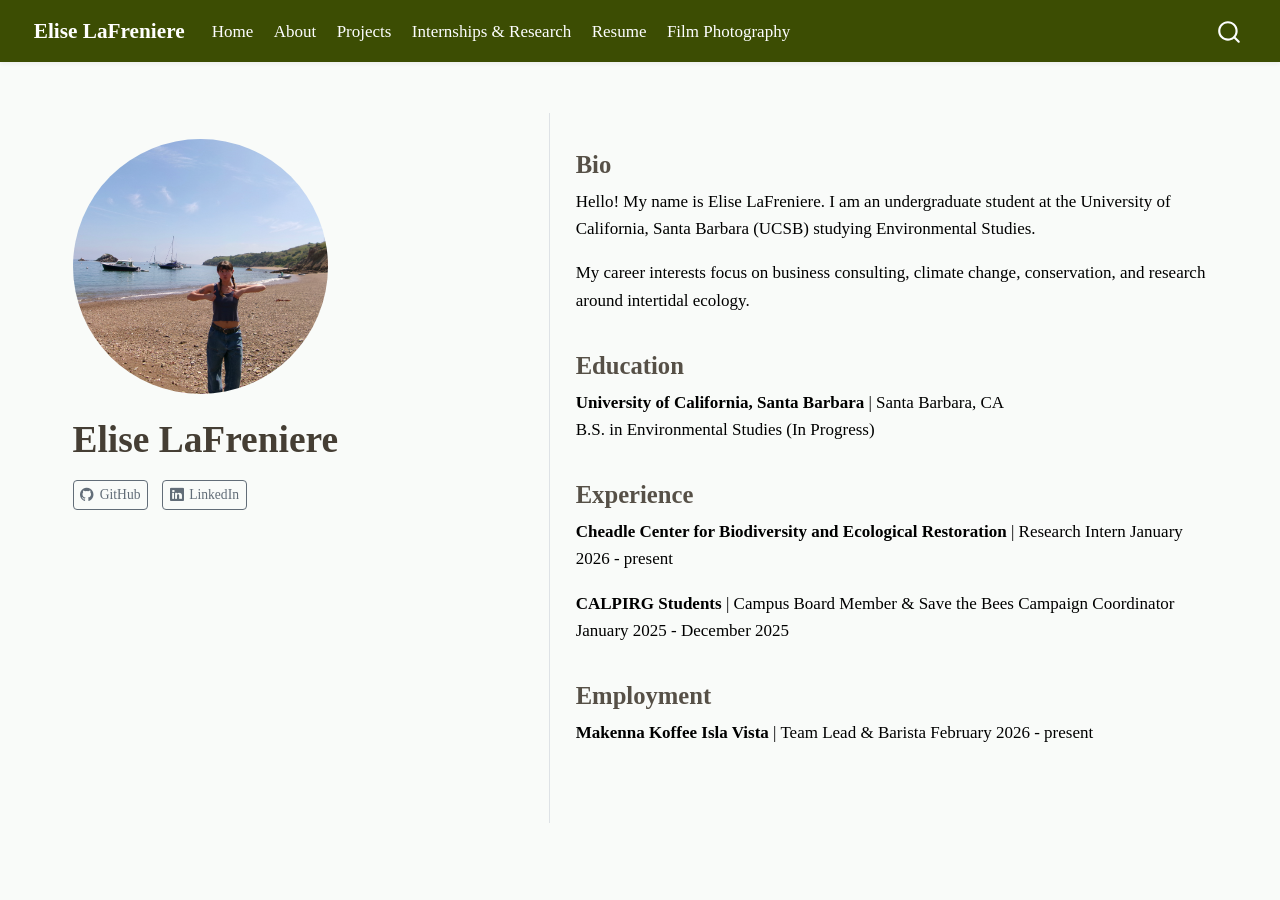
==== docs/index.html @ 98611aca "creating internship and research page" ====
<!DOCTYPE html>
<html xmlns="http://www.w3.org/1999/xhtml" lang="en" xml:lang="en"><head>

<meta charset="utf-8">
<meta name="generator" content="quarto-1.8.25">

<meta name="viewport" content="width=device-width, initial-scale=1.0, user-scalable=yes">


<title>Elise LaFreniere</title>
<style>
code{white-space: pre-wrap;}
span.smallcaps{font-variant: small-caps;}
div.columns{display: flex; gap: min(4vw, 1.5em);}
div.column{flex: auto; overflow-x: auto;}
div.hanging-indent{margin-left: 1.5em; text-indent: -1.5em;}
ul.task-list{list-style: none;}
ul.task-list li input[type="checkbox"] {
  width: 0.8em;
  margin: 0 0.8em 0.2em -1em; /* quarto-specific, see https://github.com/quarto-dev/quarto-cli/issues/4556 */ 
  vertical-align: middle;
}
</style>


<script src="site_libs/quarto-nav/quarto-nav.js"></script>
<script src="site_libs/quarto-nav/headroom.min.js"></script>
<script src="site_libs/clipboard/clipboard.min.js"></script>
<script src="site_libs/quarto-search/autocomplete.umd.js"></script>
<script src="site_libs/quarto-search/fuse.min.js"></script>
<script src="site_libs/quarto-search/quarto-search.js"></script>
<meta name="quarto:offset" content="./">
<script src="site_libs/quarto-html/quarto.js" type="module"></script>
<script src="site_libs/quarto-html/tabsets/tabsets.js" type="module"></script>
<script src="site_libs/quarto-html/axe/axe-check.js" type="module"></script>
<script src="site_libs/quarto-html/popper.min.js"></script>
<script src="site_libs/quarto-html/tippy.umd.min.js"></script>
<link href="site_libs/quarto-html/tippy.css" rel="stylesheet">
<link href="site_libs/quarto-html/quarto-syntax-highlighting-7b89279ff1a6dce999919e0e67d4d9ec.css" rel="stylesheet" id="quarto-text-highlighting-styles">
<script src="site_libs/bootstrap/bootstrap.min.js"></script>
<link href="site_libs/bootstrap/bootstrap-icons.css" rel="stylesheet">
<link href="site_libs/bootstrap/bootstrap-2704bfb846091d759098c09f4b4c1170.min.css" rel="stylesheet" append-hash="true" id="quarto-bootstrap" data-mode="light">
<script id="quarto-search-options" type="application/json">{
  "location": "navbar",
  "copy-button": false,
  "collapse-after": 3,
  "panel-placement": "end",
  "type": "overlay",
  "limit": 50,
  "keyboard-shortcut": [
    "f",
    "/",
    "s"
  ],
  "show-item-context": false,
  "language": {
    "search-no-results-text": "No results",
    "search-matching-documents-text": "matching documents",
    "search-copy-link-title": "Copy link to search",
    "search-hide-matches-text": "Hide additional matches",
    "search-more-match-text": "more match in this document",
    "search-more-matches-text": "more matches in this document",
    "search-clear-button-title": "Clear",
    "search-text-placeholder": "",
    "search-detached-cancel-button-title": "Cancel",
    "search-submit-button-title": "Submit",
    "search-label": "Search"
  }
}</script>


</head>

<body class="nav-fixed quarto-light">

<div id="quarto-search-results"></div>
  <header id="quarto-header" class="headroom fixed-top">
    <nav class="navbar navbar-expand-lg " data-bs-theme="dark">
      <div class="navbar-container container-fluid">
      <div class="navbar-brand-container mx-auto">
    <a href="./index.html" class="navbar-brand navbar-brand-logo">
    </a>
    <a class="navbar-brand" href="./index.html">
    <span class="navbar-title">Elise LaFreniere</span>
    </a>
  </div>
            <div id="quarto-search" class="" title="Search"></div>
          <button class="navbar-toggler" type="button" data-bs-toggle="collapse" data-bs-target="#navbarCollapse" aria-controls="navbarCollapse" role="menu" aria-expanded="false" aria-label="Toggle navigation" onclick="if (window.quartoToggleHeadroom) { window.quartoToggleHeadroom(); }">
  <span class="navbar-toggler-icon"></span>
</button>
          <div class="collapse navbar-collapse" id="navbarCollapse">
            <ul class="navbar-nav navbar-nav-scroll me-auto">
  <li class="nav-item">
    <a class="nav-link active" href="./index.html" aria-current="page"> 
<span class="menu-text">Home</span></a>
  </li>  
  <li class="nav-item">
    <a class="nav-link" href="./about.html"> 
<span class="menu-text">About</span></a>
  </li>  
  <li class="nav-item">
    <a class="nav-link" href="./projects.html"> 
<span class="menu-text">Projects</span></a>
  </li>  
  <li class="nav-item">
    <a class="nav-link" href="./research.html"> 
<span class="menu-text">Internships &amp; Research</span></a>
  </li>  
  <li class="nav-item">
    <a class="nav-link" href="./resume.html"> 
<span class="menu-text">Resume</span></a>
  </li>  
  <li class="nav-item">
    <a class="nav-link" href="./photography.html"> 
<span class="menu-text">Film Photography</span></a>
  </li>  
</ul>
          </div> <!-- /navcollapse -->
            <div class="quarto-navbar-tools">
</div>
      </div> <!-- /container-fluid -->
    </nav>
</header>
<!-- content -->
<div id="quarto-content" class="quarto-container page-columns page-rows-contents page-layout-full page-navbar">
<!-- sidebar -->
<!-- margin-sidebar -->
    
<!-- main -->
<div class="quarto-about-trestles column-page">
  <div class="about-entity">
    <img src="home.jpg" class="about-image
  round " style="height: 15em; width: 15em;">
<header id="title-block-header" class="quarto-title-block default">
<div class="quarto-title">
<h1 class="title">Elise LaFreniere</h1>
</div>
<div class="quarto-title-meta column-page">
  </div>
</header>
    <div class="about-links">
  <a href="https://github.com/eliseclafreniere" class="about-link" rel="" target="">
    <i class="bi bi-github"></i>
     <span class="about-link-text">GitHub</span>
  </a>
  <a href="https://www.linkedin.com/in/elise-lafreniere-925312331/" class="about-link" rel="" target="">
    <i class="bi bi-linkedin"></i>
     <span class="about-link-text">LinkedIn</span>
  </a>
</div>
  </div>
  <div class="about-contents"><main class="content column-page" id="quarto-document-content">
<section id="bio" class="level3">
<h3 data-anchor-id="bio">Bio</h3>
<p>Hello! My name is Elise LaFreniere. I am an undergraduate student at the University of California, Santa Barbara (UCSB) studying Environmental Studies.</p>
<p>My career interests focus on business consulting, climate change, conservation, and research around intertidal ecology.</p>
</section>
<section id="education" class="level3">
<h3 data-anchor-id="education">Education</h3>
<p><strong>University of California, Santa Barbara</strong> | Santa Barbara, CA<br>
B.S. in Environmental Studies (In Progress)</p>
</section>
<section id="experience" class="level3">
<h3 data-anchor-id="experience">Experience</h3>
<p><strong>Cheadle Center for Biodiversity and Ecological Restoration</strong> | Research Intern January 2026 - present</p>
<p><strong>CALPIRG Students</strong> | Campus Board Member &amp; Save the Bees Campaign Coordinator January 2025 - December 2025</p>
</section>
<section id="employment" class="level3">
<h3 data-anchor-id="employment">Employment</h3>
<p><strong>Makenna Koffee Isla Vista</strong> | Team Lead &amp; Barista February 2026 - present</p>


</section>
</main></div>
</div>
 <!-- /main -->
<script id="quarto-html-after-body" type="application/javascript">
  window.document.addEventListener("DOMContentLoaded", function (event) {
    const isCodeAnnotation = (el) => {
      for (const clz of el.classList) {
        if (clz.startsWith('code-annotation-')) {                     
          return true;
        }
      }
      return false;
    }
    const onCopySuccess = function(e) {
      // button target
      const button = e.trigger;
      // don't keep focus
      button.blur();
      // flash "checked"
      button.classList.add('code-copy-button-checked');
      var currentTitle = button.getAttribute("title");
      button.setAttribute("title", "Copied!");
      let tooltip;
      if (window.bootstrap) {
        button.setAttribute("data-bs-toggle", "tooltip");
        button.setAttribute("data-bs-placement", "left");
        button.setAttribute("data-bs-title", "Copied!");
        tooltip = new bootstrap.Tooltip(button, 
          { trigger: "manual", 
            customClass: "code-copy-button-tooltip",
            offset: [0, -8]});
        tooltip.show();    
      }
      setTimeout(function() {
        if (tooltip) {
          tooltip.hide();
          button.removeAttribute("data-bs-title");
          button.removeAttribute("data-bs-toggle");
          button.removeAttribute("data-bs-placement");
        }
        button.setAttribute("title", currentTitle);
        button.classList.remove('code-copy-button-checked');
      }, 1000);
      // clear code selection
      e.clearSelection();
    }
    const getTextToCopy = function(trigger) {
      const outerScaffold = trigger.parentElement.cloneNode(true);
      const codeEl = outerScaffold.querySelector('code');
      for (const childEl of codeEl.children) {
        if (isCodeAnnotation(childEl)) {
          childEl.remove();
        }
      }
      return codeEl.innerText;
    }
    const clipboard = new window.ClipboardJS('.code-copy-button:not([data-in-quarto-modal])', {
      text: getTextToCopy
    });
    clipboard.on('success', onCopySuccess);
    if (window.document.getElementById('quarto-embedded-source-code-modal')) {
      const clipboardModal = new window.ClipboardJS('.code-copy-button[data-in-quarto-modal]', {
        text: getTextToCopy,
        container: window.document.getElementById('quarto-embedded-source-code-modal')
      });
      clipboardModal.on('success', onCopySuccess);
    }
      var localhostRegex = new RegExp(/^(?:http|https):\/\/localhost\:?[0-9]*\//);
      var mailtoRegex = new RegExp(/^mailto:/);
        var filterRegex = new RegExp('/' + window.location.host + '/');
      var isInternal = (href) => {
          return filterRegex.test(href) || localhostRegex.test(href) || mailtoRegex.test(href);
      }
      // Inspect non-navigation links and adorn them if external
     var links = window.document.querySelectorAll('a[href]:not(.nav-link):not(.navbar-brand):not(.toc-action):not(.sidebar-link):not(.sidebar-item-toggle):not(.pagination-link):not(.no-external):not([aria-hidden]):not(.dropdown-item):not(.quarto-navigation-tool):not(.about-link)');
      for (var i=0; i<links.length; i++) {
        const link = links[i];
        if (!isInternal(link.href)) {
          // undo the damage that might have been done by quarto-nav.js in the case of
          // links that we want to consider external
          if (link.dataset.originalHref !== undefined) {
            link.href = link.dataset.originalHref;
          }
        }
      }
    function tippyHover(el, contentFn, onTriggerFn, onUntriggerFn) {
      const config = {
        allowHTML: true,
        maxWidth: 500,
        delay: 100,
        arrow: false,
        appendTo: function(el) {
            return el.parentElement;
        },
        interactive: true,
        interactiveBorder: 10,
        theme: 'quarto',
        placement: 'bottom-start',
      };
      if (contentFn) {
        config.content = contentFn;
      }
      if (onTriggerFn) {
        config.onTrigger = onTriggerFn;
      }
      if (onUntriggerFn) {
        config.onUntrigger = onUntriggerFn;
      }
      window.tippy(el, config); 
    }
    const noterefs = window.document.querySelectorAll('a[role="doc-noteref"]');
    for (var i=0; i<noterefs.length; i++) {
      const ref = noterefs[i];
      tippyHover(ref, function() {
        // use id or data attribute instead here
        let href = ref.getAttribute('data-footnote-href') || ref.getAttribute('href');
        try { href = new URL(href).hash; } catch {}
        const id = href.replace(/^#\/?/, "");
        const note = window.document.getElementById(id);
        if (note) {
          return note.innerHTML;
        } else {
          return "";
        }
      });
    }
    const xrefs = window.document.querySelectorAll('a.quarto-xref');
    const processXRef = (id, note) => {
      // Strip column container classes
      const stripColumnClz = (el) => {
        el.classList.remove("page-full", "page-columns");
        if (el.children) {
          for (const child of el.children) {
            stripColumnClz(child);
          }
        }
      }
      stripColumnClz(note)
      if (id === null || id.startsWith('sec-')) {
        // Special case sections, only their first couple elements
        const container = document.createElement("div");
        if (note.children && note.children.length > 2) {
          container.appendChild(note.children[0].cloneNode(true));
          for (let i = 1; i < note.children.length; i++) {
            const child = note.children[i];
            if (child.tagName === "P" && child.innerText === "") {
              continue;
            } else {
              container.appendChild(child.cloneNode(true));
              break;
            }
          }
          if (window.Quarto?.typesetMath) {
            window.Quarto.typesetMath(container);
          }
          return container.innerHTML
        } else {
          if (window.Quarto?.typesetMath) {
            window.Quarto.typesetMath(note);
          }
          return note.innerHTML;
        }
      } else {
        // Remove any anchor links if they are present
        const anchorLink = note.querySelector('a.anchorjs-link');
        if (anchorLink) {
          anchorLink.remove();
        }
        if (window.Quarto?.typesetMath) {
          window.Quarto.typesetMath(note);
        }
        if (note.classList.contains("callout")) {
          return note.outerHTML;
        } else {
          return note.innerHTML;
        }
      }
    }
    for (var i=0; i<xrefs.length; i++) {
      const xref = xrefs[i];
      tippyHover(xref, undefined, function(instance) {
        instance.disable();
        let url = xref.getAttribute('href');
        let hash = undefined; 
        if (url.startsWith('#')) {
          hash = url;
        } else {
          try { hash = new URL(url).hash; } catch {}
        }
        if (hash) {
          const id = hash.replace(/^#\/?/, "");
          const note = window.document.getElementById(id);
          if (note !== null) {
            try {
              const html = processXRef(id, note.cloneNode(true));
              instance.setContent(html);
            } finally {
              instance.enable();
              instance.show();
            }
          } else {
            // See if we can fetch this
            fetch(url.split('#')[0])
            .then(res => res.text())
            .then(html => {
              const parser = new DOMParser();
              const htmlDoc = parser.parseFromString(html, "text/html");
              const note = htmlDoc.getElementById(id);
              if (note !== null) {
                const html = processXRef(id, note);
                instance.setContent(html);
              } 
            }).finally(() => {
              instance.enable();
              instance.show();
            });
          }
        } else {
          // See if we can fetch a full url (with no hash to target)
          // This is a special case and we should probably do some content thinning / targeting
          fetch(url)
          .then(res => res.text())
          .then(html => {
            const parser = new DOMParser();
            const htmlDoc = parser.parseFromString(html, "text/html");
            const note = htmlDoc.querySelector('main.content');
            if (note !== null) {
              // This should only happen for chapter cross references
              // (since there is no id in the URL)
              // remove the first header
              if (note.children.length > 0 && note.children[0].tagName === "HEADER") {
                note.children[0].remove();
              }
              const html = processXRef(null, note);
              instance.setContent(html);
            } 
          }).finally(() => {
            instance.enable();
            instance.show();
          });
        }
      }, function(instance) {
      });
    }
        let selectedAnnoteEl;
        const selectorForAnnotation = ( cell, annotation) => {
          let cellAttr = 'data-code-cell="' + cell + '"';
          let lineAttr = 'data-code-annotation="' +  annotation + '"';
          const selector = 'span[' + cellAttr + '][' + lineAttr + ']';
          return selector;
        }
        const selectCodeLines = (annoteEl) => {
          const doc = window.document;
          const targetCell = annoteEl.getAttribute("data-target-cell");
          const targetAnnotation = annoteEl.getAttribute("data-target-annotation");
          const annoteSpan = window.document.querySelector(selectorForAnnotation(targetCell, targetAnnotation));
          const lines = annoteSpan.getAttribute("data-code-lines").split(",");
          const lineIds = lines.map((line) => {
            return targetCell + "-" + line;
          })
          let top = null;
          let height = null;
          let parent = null;
          if (lineIds.length > 0) {
              //compute the position of the single el (top and bottom and make a div)
              const el = window.document.getElementById(lineIds[0]);
              top = el.offsetTop;
              height = el.offsetHeight;
              parent = el.parentElement.parentElement;
            if (lineIds.length > 1) {
              const lastEl = window.document.getElementById(lineIds[lineIds.length - 1]);
              const bottom = lastEl.offsetTop + lastEl.offsetHeight;
              height = bottom - top;
            }
            if (top !== null && height !== null && parent !== null) {
              // cook up a div (if necessary) and position it 
              let div = window.document.getElementById("code-annotation-line-highlight");
              if (div === null) {
                div = window.document.createElement("div");
                div.setAttribute("id", "code-annotation-line-highlight");
                div.style.position = 'absolute';
                parent.appendChild(div);
              }
              div.style.top = top - 2 + "px";
              div.style.height = height + 4 + "px";
              div.style.left = 0;
              let gutterDiv = window.document.getElementById("code-annotation-line-highlight-gutter");
              if (gutterDiv === null) {
                gutterDiv = window.document.createElement("div");
                gutterDiv.setAttribute("id", "code-annotation-line-highlight-gutter");
                gutterDiv.style.position = 'absolute';
                const codeCell = window.document.getElementById(targetCell);
                const gutter = codeCell.querySelector('.code-annotation-gutter');
                gutter.appendChild(gutterDiv);
              }
              gutterDiv.style.top = top - 2 + "px";
              gutterDiv.style.height = height + 4 + "px";
            }
            selectedAnnoteEl = annoteEl;
          }
        };
        const unselectCodeLines = () => {
          const elementsIds = ["code-annotation-line-highlight", "code-annotation-line-highlight-gutter"];
          elementsIds.forEach((elId) => {
            const div = window.document.getElementById(elId);
            if (div) {
              div.remove();
            }
          });
          selectedAnnoteEl = undefined;
        };
          // Handle positioning of the toggle
      window.addEventListener(
        "resize",
        throttle(() => {
          elRect = undefined;
          if (selectedAnnoteEl) {
            selectCodeLines(selectedAnnoteEl);
          }
        }, 10)
      );
      function throttle(fn, ms) {
      let throttle = false;
      let timer;
        return (...args) => {
          if(!throttle) { // first call gets through
              fn.apply(this, args);
              throttle = true;
          } else { // all the others get throttled
              if(timer) clearTimeout(timer); // cancel #2
              timer = setTimeout(() => {
                fn.apply(this, args);
                timer = throttle = false;
              }, ms);
          }
        };
      }
        // Attach click handler to the DT
        const annoteDls = window.document.querySelectorAll('dt[data-target-cell]');
        for (const annoteDlNode of annoteDls) {
          annoteDlNode.addEventListener('click', (event) => {
            const clickedEl = event.target;
            if (clickedEl !== selectedAnnoteEl) {
              unselectCodeLines();
              const activeEl = window.document.querySelector('dt[data-target-cell].code-annotation-active');
              if (activeEl) {
                activeEl.classList.remove('code-annotation-active');
              }
              selectCodeLines(clickedEl);
              clickedEl.classList.add('code-annotation-active');
            } else {
              // Unselect the line
              unselectCodeLines();
              clickedEl.classList.remove('code-annotation-active');
            }
          });
        }
    const findCites = (el) => {
      const parentEl = el.parentElement;
      if (parentEl) {
        const cites = parentEl.dataset.cites;
        if (cites) {
          return {
            el,
            cites: cites.split(' ')
          };
        } else {
          return findCites(el.parentElement)
        }
      } else {
        return undefined;
      }
    };
    var bibliorefs = window.document.querySelectorAll('a[role="doc-biblioref"]');
    for (var i=0; i<bibliorefs.length; i++) {
      const ref = bibliorefs[i];
      const citeInfo = findCites(ref);
      if (citeInfo) {
        tippyHover(citeInfo.el, function() {
          var popup = window.document.createElement('div');
          citeInfo.cites.forEach(function(cite) {
            var citeDiv = window.document.createElement('div');
            citeDiv.classList.add('hanging-indent');
            citeDiv.classList.add('csl-entry');
            var biblioDiv = window.document.getElementById('ref-' + cite);
            if (biblioDiv) {
              citeDiv.innerHTML = biblioDiv.innerHTML;
            }
            popup.appendChild(citeDiv);
          });
          return popup.innerHTML;
        });
      }
    }
  });
  </script>
</div> <!-- /content -->




</body></html>
---- docs/site_libs/quarto-html/tippy.css ----
.tippy-box[data-animation=fade][data-state=hidden]{opacity:0}[data-tippy-root]{max-width:calc(100vw - 10px)}.tippy-box{position:relative;background-color:#333;color:#fff;border-radius:4px;font-size:14px;line-height:1.4;white-space:normal;outline:0;transition-property:transform,visibility,opacity}.tippy-box[data-placement^=top]>.tippy-arrow{bottom:0}.tippy-box[data-placement^=top]>.tippy-arrow:before{bottom:-7px;left:0;border-width:8px 8px 0;border-top-color:initial;transform-origin:center top}.tippy-box[data-placement^=bottom]>.tippy-arrow{top:0}.tippy-box[data-placement^=bottom]>.tippy-arrow:before{top:-7px;left:0;border-width:0 8px 8px;border-bottom-color:initial;transform-origin:center bottom}.tippy-box[data-placement^=left]>.tippy-arrow{right:0}.tippy-box[data-placement^=left]>.tippy-arrow:before{border-width:8px 0 8px 8px;border-left-color:initial;right:-7px;transform-origin:center left}.tippy-box[data-placement^=right]>.tippy-arrow{left:0}.tippy-box[data-placement^=right]>.tippy-arrow:before{left:-7px;border-width:8px 8px 8px 0;border-right-color:initial;transform-origin:center right}.tippy-box[data-inertia][data-state=visible]{transition-timing-function:cubic-bezier(.54,1.5,.38,1.11)}.tippy-arrow{width:16px;height:16px;color:#333}.tippy-arrow:before{content:"";position:absolute;border-color:transparent;border-style:solid}.tippy-content{position:relative;padding:5px 9px;z-index:1}
---- docs/site_libs/quarto-html/quarto-syntax-highlighting-7b89279ff1a6dce999919e0e67d4d9ec.css ----
/* quarto syntax highlight colors */
:root {
  --quarto-hl-ot-color: #003B4F;
  --quarto-hl-at-color: #657422;
  --quarto-hl-ss-color: #20794D;
  --quarto-hl-an-color: #5E5E5E;
  --quarto-hl-fu-color: #4758AB;
  --quarto-hl-st-color: #20794D;
  --quarto-hl-cf-color: #003B4F;
  --quarto-hl-op-color: #5E5E5E;
  --quarto-hl-er-color: #AD0000;
  --quarto-hl-bn-color: #AD0000;
  --quarto-hl-al-color: #AD0000;
  --quarto-hl-va-color: #111111;
  --quarto-hl-bu-color: inherit;
  --quarto-hl-ex-color: inherit;
  --quarto-hl-pp-color: #AD0000;
  --quarto-hl-in-color: #5E5E5E;
  --quarto-hl-vs-color: #20794D;
  --quarto-hl-wa-color: #5E5E5E;
  --quarto-hl-do-color: #5E5E5E;
  --quarto-hl-im-color: #00769E;
  --quarto-hl-ch-color: #20794D;
  --quarto-hl-dt-color: #AD0000;
  --quarto-hl-fl-color: #AD0000;
  --quarto-hl-co-color: #5E5E5E;
  --quarto-hl-cv-color: #5E5E5E;
  --quarto-hl-cn-color: #8f5902;
  --quarto-hl-sc-color: #5E5E5E;
  --quarto-hl-dv-color: #AD0000;
  --quarto-hl-kw-color: #003B4F;
}

/* other quarto variables */
:root {
  --quarto-font-monospace: SFMono-Regular, Menlo, Monaco, Consolas, "Liberation Mono", "Courier New", monospace;
}

/* syntax highlight based on Pandoc's rules */
pre > code.sourceCode > span {
  color: #003B4F;
}

code.sourceCode > span {
  color: #003B4F;
}

div.sourceCode,
div.sourceCode pre.sourceCode {
  color: #003B4F;
}

/* Normal */
code span {
  color: #003B4F;
}

/* Alert */
code span.al {
  color: #AD0000;
  font-style: inherit;
}

/* Annotation */
code span.an {
  color: #5E5E5E;
  font-style: inherit;
}

/* Attribute */
code span.at {
  color: #657422;
  font-style: inherit;
}

/* BaseN */
code span.bn {
  color: #AD0000;
  font-style: inherit;
}

/* BuiltIn */
code span.bu {
  font-style: inherit;
}

/* ControlFlow */
code span.cf {
  color: #003B4F;
  font-weight: bold;
  font-style: inherit;
}

/* Char */
code span.ch {
  color: #20794D;
  font-style: inherit;
}

/* Constant */
code span.cn {
  color: #8f5902;
  font-style: inherit;
}

/* Comment */
code span.co {
  color: #5E5E5E;
  font-style: inherit;
}

/* CommentVar */
code span.cv {
  color: #5E5E5E;
  font-style: italic;
}

/* Documentation */
code span.do {
  color: #5E5E5E;
  font-style: italic;
}

/* DataType */
code span.dt {
  color: #AD0000;
  font-style: inherit;
}

/* DecVal */
code span.dv {
  color: #AD0000;
  font-style: inherit;
}

/* Error */
code span.er {
  color: #AD0000;
  font-style: inherit;
}

/* Extension */
code span.ex {
  font-style: inherit;
}

/* Float */
code span.fl {
  color: #AD0000;
  font-style: inherit;
}

/* Function */
code span.fu {
  color: #4758AB;
  font-style: inherit;
}

/* Import */
code span.im {
  color: #00769E;
  font-style: inherit;
}

/* Information */
code span.in {
  color: #5E5E5E;
  font-style: inherit;
}

/* Keyword */
code span.kw {
  color: #003B4F;
  font-weight: bold;
  font-style: inherit;
}

/* Operator */
code span.op {
  color: #5E5E5E;
  font-style: inherit;
}

/* Other */
code span.ot {
  color: #003B4F;
  font-style: inherit;
}

/* Preprocessor */
code span.pp {
  color: #AD0000;
  font-style: inherit;
}

/* SpecialChar */
code span.sc {
  color: #5E5E5E;
  font-style: inherit;
}

/* SpecialString */
code span.ss {
  color: #20794D;
  font-style: inherit;
}

/* String */
code span.st {
  color: #20794D;
  font-style: inherit;
}

/* Variable */
code span.va {
  color: #111111;
  font-style: inherit;
}

/* VerbatimString */
code span.vs {
  color: #20794D;
  font-style: inherit;
}

/* Warning */
code span.wa {
  color: #5E5E5E;
  font-style: italic;
}

.prevent-inlining {
  content: "</";
}

/*# sourceMappingURL=3944bc705cfaf4c80e56f77c5205168a.css.map */
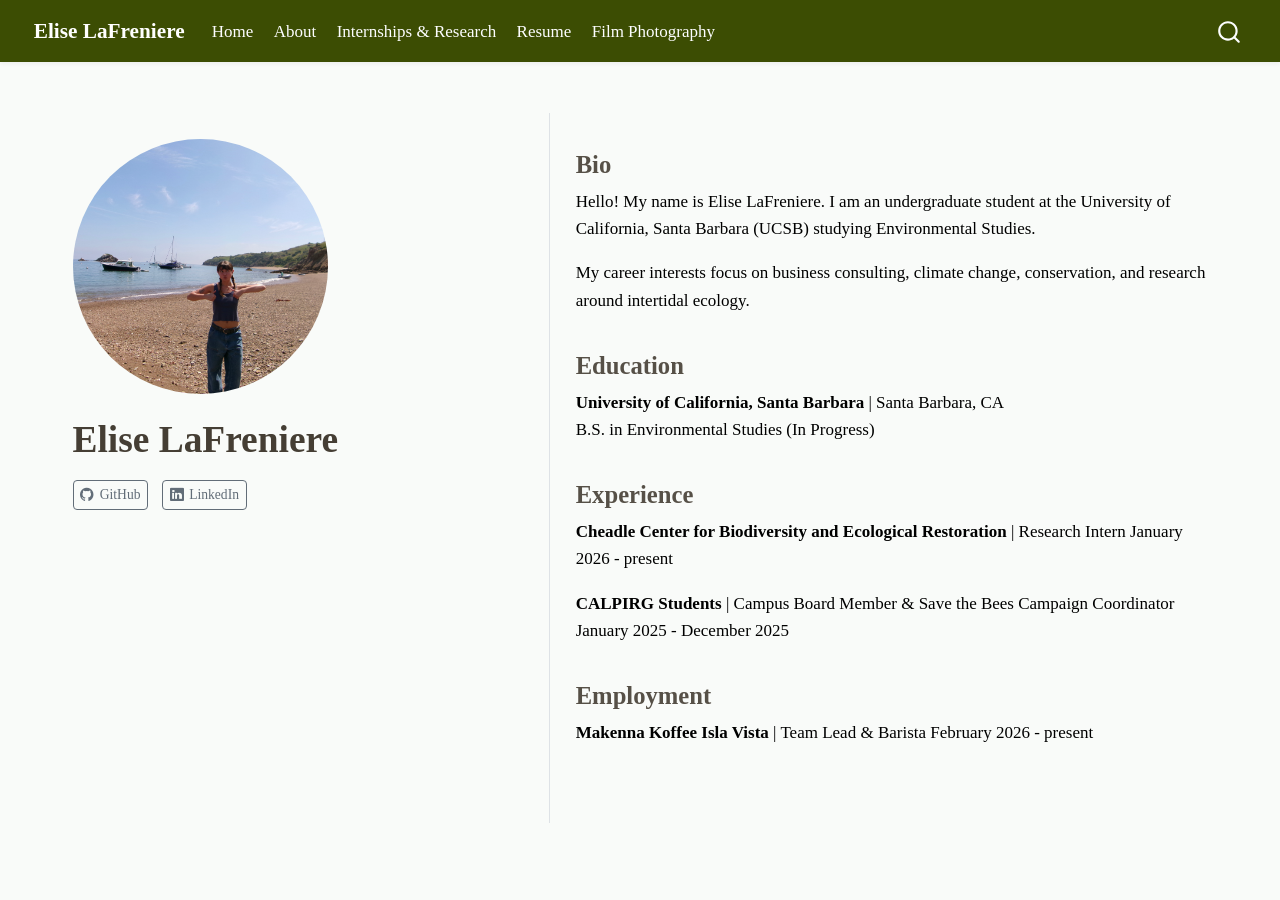
==== commit 06a324ac: "testing interactive map" ====
--- a/docs/index.html
+++ b/docs/index.html
@@ -99,15 +99,11 @@
 <span class="menu-text">About</span></a>
   </li>  
   <li class="nav-item">
-    <a class="nav-link" href="./projects.html"> 
-<span class="menu-text">Projects</span></a>
-  </li>  
-  <li class="nav-item">
     <a class="nav-link" href="./research.html"> 
 <span class="menu-text">Internships &amp; Research</span></a>
   </li>  
   <li class="nav-item">
-    <a class="nav-link" href="./resume.html"> 
+    <a class="nav-link" href="./resume.pdf"> 
 <span class="menu-text">Resume</span></a>
   </li>  
   <li class="nav-item">
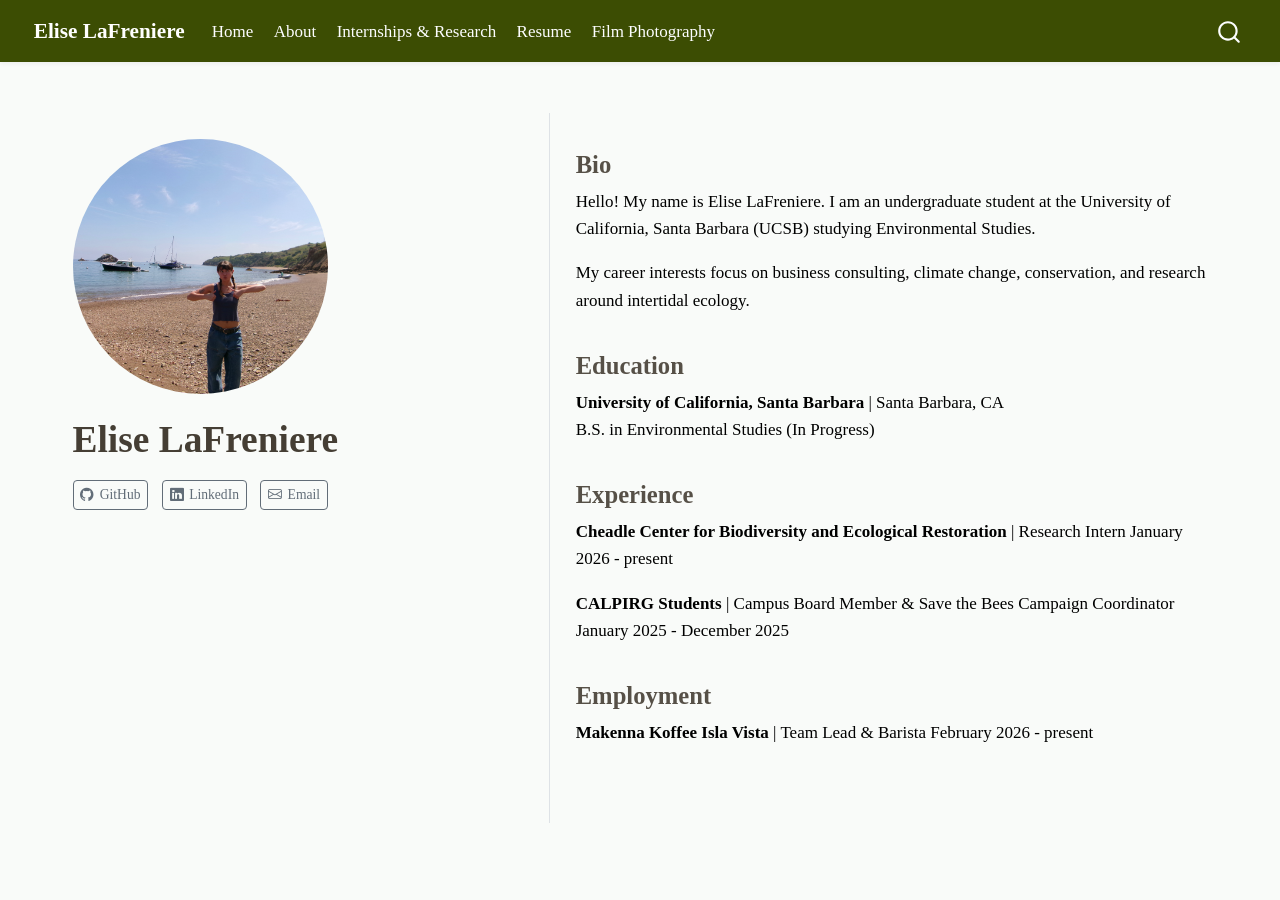
==== commit ee450011: "adding email to home page" ====
--- a/docs/index.html
+++ b/docs/index.html
@@ -143,6 +143,10 @@
     <i class="bi bi-linkedin"></i>
      <span class="about-link-text">LinkedIn</span>
   </a>
+  <a href="mailto:eliselafreniere@ucsb.edu" class="about-link" rel="" target="">
+    <i class="bi bi-envelope"></i>
+     <span class="about-link-text">Email</span>
+  </a>
 </div>
   </div>
   <div class="about-contents"><main class="content column-page" id="quarto-document-content">
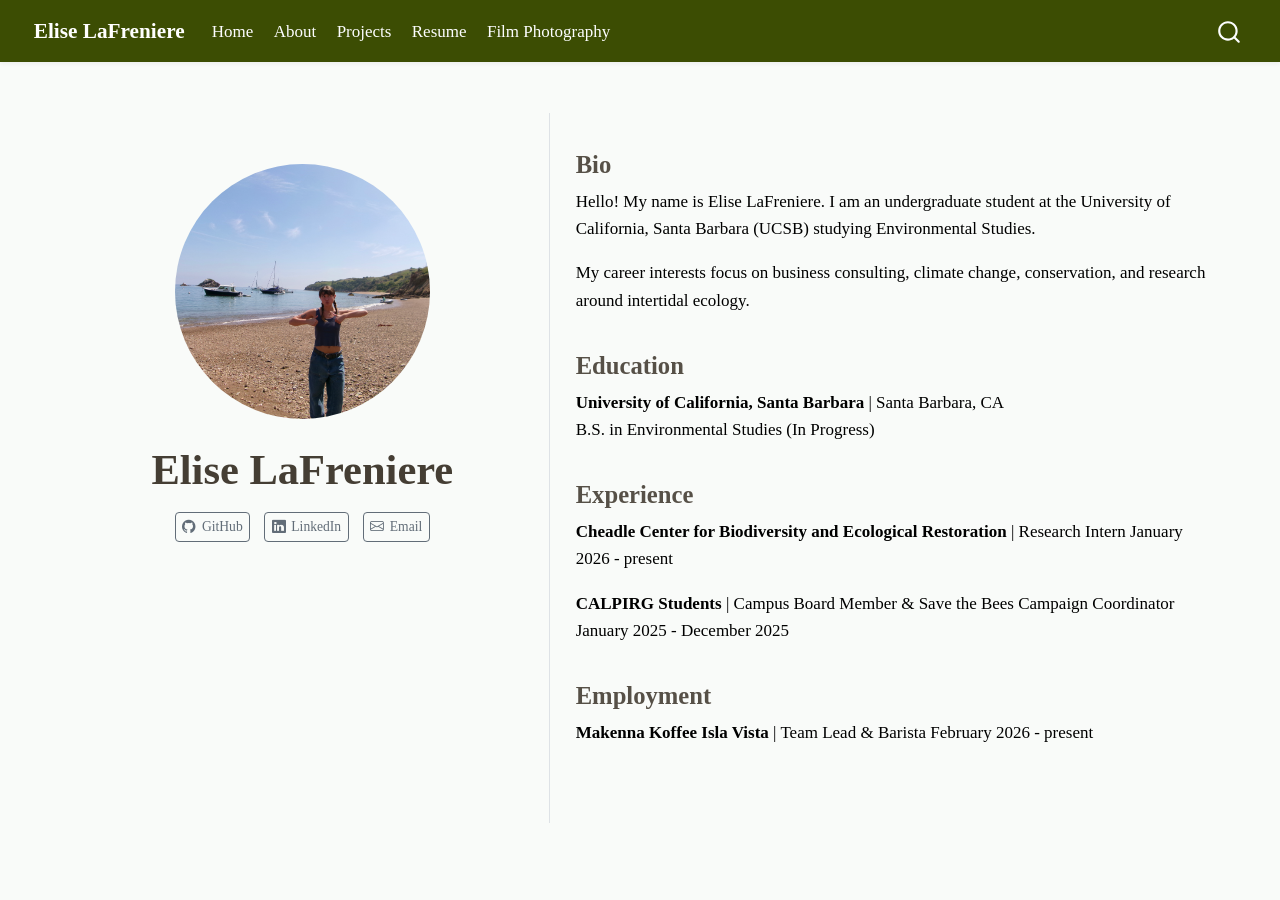
==== commit ee51fe05: "changing reserach page to be projects page blog style, updating resume to fix issues" ====
--- a/docs/index.html
+++ b/docs/index.html
@@ -39,7 +39,7 @@
 <link href="site_libs/quarto-html/quarto-syntax-highlighting-7b89279ff1a6dce999919e0e67d4d9ec.css" rel="stylesheet" id="quarto-text-highlighting-styles">
 <script src="site_libs/bootstrap/bootstrap.min.js"></script>
 <link href="site_libs/bootstrap/bootstrap-icons.css" rel="stylesheet">
-<link href="site_libs/bootstrap/bootstrap-2704bfb846091d759098c09f4b4c1170.min.css" rel="stylesheet" append-hash="true" id="quarto-bootstrap" data-mode="light">
+<link href="site_libs/bootstrap/bootstrap-85806970444d36a1d4be1fd38b4e0236.min.css" rel="stylesheet" append-hash="true" id="quarto-bootstrap" data-mode="light">
 <script id="quarto-search-options" type="application/json">{
   "location": "navbar",
   "copy-button": false,
@@ -99,11 +99,11 @@
 <span class="menu-text">About</span></a>
   </li>  
   <li class="nav-item">
-    <a class="nav-link" href="./research.html"> 
-<span class="menu-text">Internships &amp; Research</span></a>
+    <a class="nav-link" href="./projects.html"> 
+<span class="menu-text">Projects</span></a>
   </li>  
   <li class="nav-item">
-    <a class="nav-link" href="./resume.pdf"> 
+    <a class="nav-link" href="./resume.html"> 
 <span class="menu-text">Resume</span></a>
   </li>  
   <li class="nav-item">
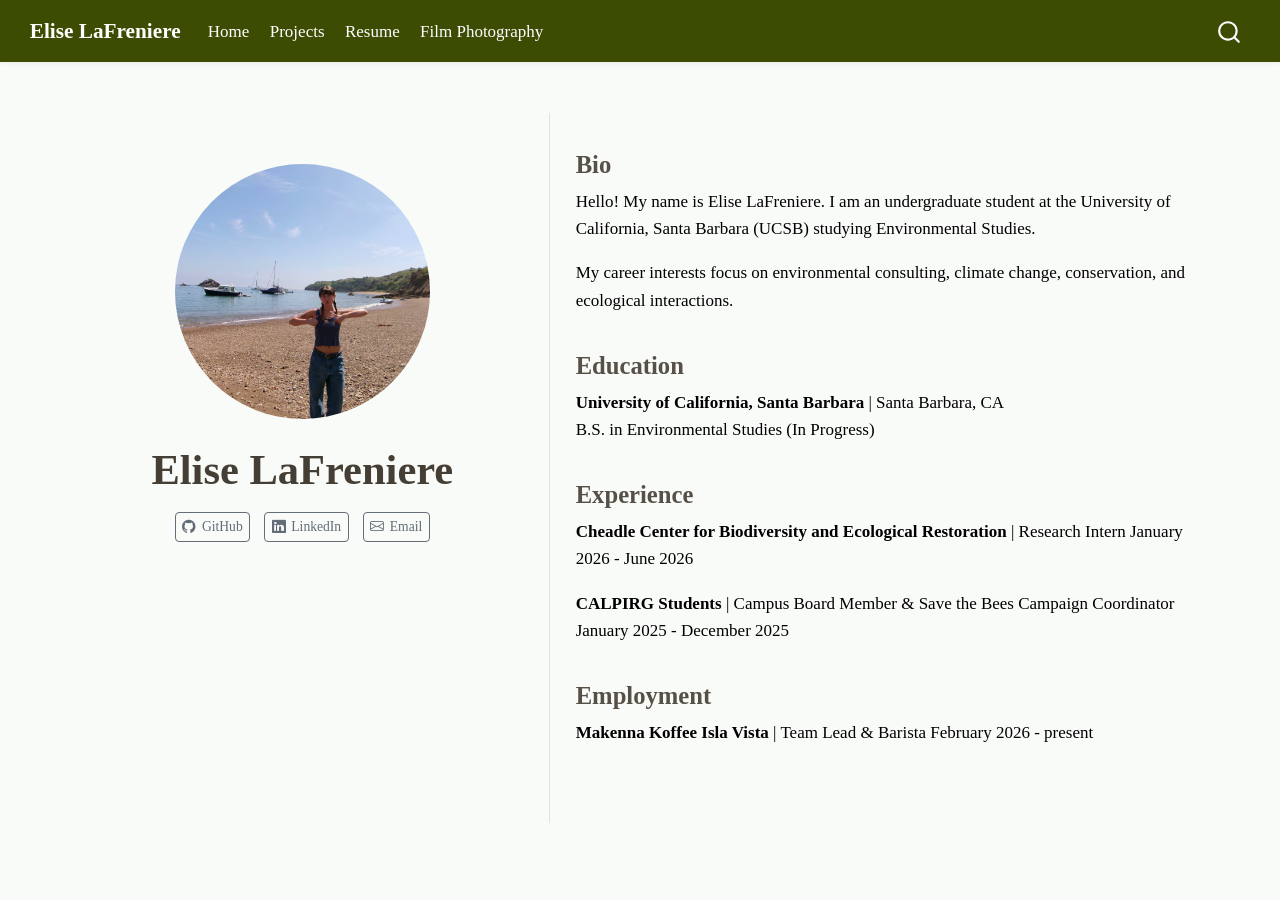
==== commit 065f3972: "adding code from git repo for internship project, removing image from qmd" ====
--- a/docs/index.html
+++ b/docs/index.html
@@ -2,17 +2,23 @@
 <html xmlns="http://www.w3.org/1999/xhtml" lang="en" xml:lang="en"><head>
 
 <meta charset="utf-8">
-<meta name="generator" content="quarto-1.8.25">
+<meta name="generator" content="quarto-1.10.18">
 
 <meta name="viewport" content="width=device-width, initial-scale=1.0, user-scalable=yes">
 
 
 <title>Elise LaFreniere</title>
 <style>
-code{white-space: pre-wrap;}
+/* Default styles provided by pandoc.
+** See https://pandoc.org/MANUAL.html#variables-for-html for config info.
+*/
 span.smallcaps{font-variant: small-caps;}
-div.columns{display: flex; gap: min(4vw, 1.5em);}
-div.column{flex: auto; overflow-x: auto;}
+div.columns{display: flex; gap: 1.5em;}
+div.column{flex: auto;}
+@media screen {
+div.columns{gap: min(4vw, 1.5em);}
+div.column{overflow-x: auto;}
+}
 div.hanging-indent{margin-left: 1.5em; text-indent: -1.5em;}
 ul.task-list{list-style: none;}
 ul.task-list li input[type="checkbox"] {
@@ -32,14 +38,13 @@
 <meta name="quarto:offset" content="./">
 <script src="site_libs/quarto-html/quarto.js" type="module"></script>
 <script src="site_libs/quarto-html/tabsets/tabsets.js" type="module"></script>
-<script src="site_libs/quarto-html/axe/axe-check.js" type="module"></script>
 <script src="site_libs/quarto-html/popper.min.js"></script>
 <script src="site_libs/quarto-html/tippy.umd.min.js"></script>
 <link href="site_libs/quarto-html/tippy.css" rel="stylesheet">
-<link href="site_libs/quarto-html/quarto-syntax-highlighting-7b89279ff1a6dce999919e0e67d4d9ec.css" rel="stylesheet" id="quarto-text-highlighting-styles">
+<link href="site_libs/quarto-html/quarto-syntax-highlighting-64a204ab8560d761af7679ceaba22944.css" rel="stylesheet" id="quarto-text-highlighting-styles">
 <script src="site_libs/bootstrap/bootstrap.min.js"></script>
 <link href="site_libs/bootstrap/bootstrap-icons.css" rel="stylesheet">
-<link href="site_libs/bootstrap/bootstrap-85806970444d36a1d4be1fd38b4e0236.min.css" rel="stylesheet" append-hash="true" id="quarto-bootstrap" data-mode="light">
+<link href="site_libs/bootstrap/bootstrap-4c95590471bc249542f3f3b6a9193ccd.min.css" rel="stylesheet" append-hash="true" id="quarto-bootstrap" data-mode="light">
 <script id="quarto-search-options" type="application/json">{
   "location": "navbar",
   "copy-button": false,
@@ -78,8 +83,6 @@
     <nav class="navbar navbar-expand-lg " data-bs-theme="dark">
       <div class="navbar-container container-fluid">
       <div class="navbar-brand-container mx-auto">
-    <a href="./index.html" class="navbar-brand navbar-brand-logo">
-    </a>
     <a class="navbar-brand" href="./index.html">
     <span class="navbar-title">Elise LaFreniere</span>
     </a>
@@ -93,10 +96,6 @@
   <li class="nav-item">
     <a class="nav-link active" href="./index.html" aria-current="page"> 
 <span class="menu-text">Home</span></a>
-  </li>  
-  <li class="nav-item">
-    <a class="nav-link" href="./about.html"> 
-<span class="menu-text">About</span></a>
   </li>  
   <li class="nav-item">
     <a class="nav-link" href="./projects.html"> 
@@ -153,7 +152,7 @@
 <section id="bio" class="level3">
 <h3 data-anchor-id="bio">Bio</h3>
 <p>Hello! My name is Elise LaFreniere. I am an undergraduate student at the University of California, Santa Barbara (UCSB) studying Environmental Studies.</p>
-<p>My career interests focus on business consulting, climate change, conservation, and research around intertidal ecology.</p>
+<p>My career interests focus on environmental consulting, climate change, conservation, and ecological interactions.</p>
 </section>
 <section id="education" class="level3">
 <h3 data-anchor-id="education">Education</h3>
@@ -162,7 +161,7 @@
 </section>
 <section id="experience" class="level3">
 <h3 data-anchor-id="experience">Experience</h3>
-<p><strong>Cheadle Center for Biodiversity and Ecological Restoration</strong> | Research Intern January 2026 - present</p>
+<p><strong>Cheadle Center for Biodiversity and Ecological Restoration</strong> | Research Intern January 2026 - June 2026</p>
 <p><strong>CALPIRG Students</strong> | Campus Board Member &amp; Save the Bees Campaign Coordinator January 2025 - December 2025</p>
 </section>
 <section id="employment" class="level3">
--- a/docs/site_libs/quarto-html/quarto-syntax-highlighting-64a204ab8560d761af7679ceaba22944.css
+++ b/docs/site_libs/quarto-html/quarto-syntax-highlighting-64a204ab8560d761af7679ceaba22944.css
@@ -0,0 +1,236 @@
+/* quarto syntax highlight colors */
+:root {
+  --quarto-hl-ot-color: #003B4F;
+  --quarto-hl-at-color: #657422;
+  --quarto-hl-ss-color: #20794D;
+  --quarto-hl-an-color: #5E5E5E;
+  --quarto-hl-fu-color: #4758AB;
+  --quarto-hl-st-color: #20794D;
+  --quarto-hl-cf-color: #003B4F;
+  --quarto-hl-op-color: #5E5E5E;
+  --quarto-hl-er-color: #AD0000;
+  --quarto-hl-bn-color: #AD0000;
+  --quarto-hl-al-color: #AD0000;
+  --quarto-hl-va-color: #111111;
+  --quarto-hl-bu-color: inherit;
+  --quarto-hl-ex-color: inherit;
+  --quarto-hl-pp-color: #AD0000;
+  --quarto-hl-in-color: #5E5E5E;
+  --quarto-hl-vs-color: #20794D;
+  --quarto-hl-wa-color: #5E5E5E;
+  --quarto-hl-do-color: #5E5E5E;
+  --quarto-hl-im-color: #00769E;
+  --quarto-hl-ch-color: #20794D;
+  --quarto-hl-dt-color: #AD0000;
+  --quarto-hl-fl-color: #AD0000;
+  --quarto-hl-co-color: #5E5E5E;
+  --quarto-hl-cv-color: #5E5E5E;
+  --quarto-hl-cn-color: #8f5902;
+  --quarto-hl-sc-color: #5E5E5E;
+  --quarto-hl-dv-color: #AD0000;
+  --quarto-hl-kw-color: #003B4F;
+}
+
+/* other quarto variables */
+:root {
+  --quarto-font-monospace: SFMono-Regular, Menlo, Monaco, Consolas, "Liberation Mono", "Courier New", monospace;
+}
+
+/* syntax highlight based on Pandoc's rules */
+pre > code.sourceCode > span {
+  color: #003B4F;
+}
+
+code.sourceCode > span {
+  color: #003B4F;
+}
+
+div.sourceCode,
+div.sourceCode pre.sourceCode {
+  color: #003B4F;
+}
+
+/* Normal */
+code span {
+  color: #003B4F;
+}
+
+/* Alert */
+code span.al {
+  color: #AD0000;
+  font-style: inherit;
+}
+
+/* Annotation */
+code span.an {
+  color: #5E5E5E;
+  font-style: inherit;
+}
+
+/* Attribute */
+code span.at {
+  color: #657422;
+  font-style: inherit;
+}
+
+/* BaseN */
+code span.bn {
+  color: #AD0000;
+  font-style: inherit;
+}
+
+/* BuiltIn */
+code span.bu {
+  font-style: inherit;
+}
+
+/* ControlFlow */
+code span.cf {
+  color: #003B4F;
+  font-weight: bold;
+  font-style: inherit;
+}
+
+/* Char */
+code span.ch {
+  color: #20794D;
+  font-style: inherit;
+}
+
+/* Constant */
+code span.cn {
+  color: #8f5902;
+  font-style: inherit;
+}
+
+/* Comment */
+code span.co {
+  color: #5E5E5E;
+  font-style: inherit;
+}
+
+/* CommentVar */
+code span.cv {
+  color: #5E5E5E;
+  font-style: italic;
+}
+
+/* Documentation */
+code span.do {
+  color: #5E5E5E;
+  font-style: italic;
+}
+
+/* DataType */
+code span.dt {
+  color: #AD0000;
+  font-style: inherit;
+}
+
+/* DecVal */
+code span.dv {
+  color: #AD0000;
+  font-style: inherit;
+}
+
+/* Error */
+code span.er {
+  color: #AD0000;
+  font-style: inherit;
+}
+
+/* Extension */
+code span.ex {
+  font-style: inherit;
+}
+
+/* Float */
+code span.fl {
+  color: #AD0000;
+  font-style: inherit;
+}
+
+/* Function */
+code span.fu {
+  color: #4758AB;
+  font-style: inherit;
+}
+
+/* Import */
+code span.im {
+  color: #00769E;
+  font-style: inherit;
+}
+
+/* Information */
+code span.in {
+  color: #5E5E5E;
+  font-style: inherit;
+}
+
+/* Keyword */
+code span.kw {
+  color: #003B4F;
+  font-weight: bold;
+  font-style: inherit;
+}
+
+/* Operator */
+code span.op {
+  color: #5E5E5E;
+  font-style: inherit;
+}
+
+/* Other */
+code span.ot {
+  color: #003B4F;
+  font-style: inherit;
+}
+
+/* Preprocessor */
+code span.pp {
+  color: #AD0000;
+  font-style: inherit;
+}
+
+/* SpecialChar */
+code span.sc {
+  color: #5E5E5E;
+  font-style: inherit;
+}
+
+/* SpecialString */
+code span.ss {
+  color: #20794D;
+  font-style: inherit;
+}
+
+/* String */
+code span.st {
+  color: #20794D;
+  font-style: inherit;
+}
+
+/* Variable */
+code span.va {
+  color: #111111;
+  font-style: inherit;
+}
+
+/* VerbatimString */
+code span.vs {
+  color: #20794D;
+  font-style: inherit;
+}
+
+/* Warning */
+code span.wa {
+  color: #5E5E5E;
+  font-style: italic;
+}
+
+.prevent-inlining {
+  content: "</";
+}
+
+/*# sourceMappingURL=9d8d5bb603a83b8298b89080a598c93b.css.map */
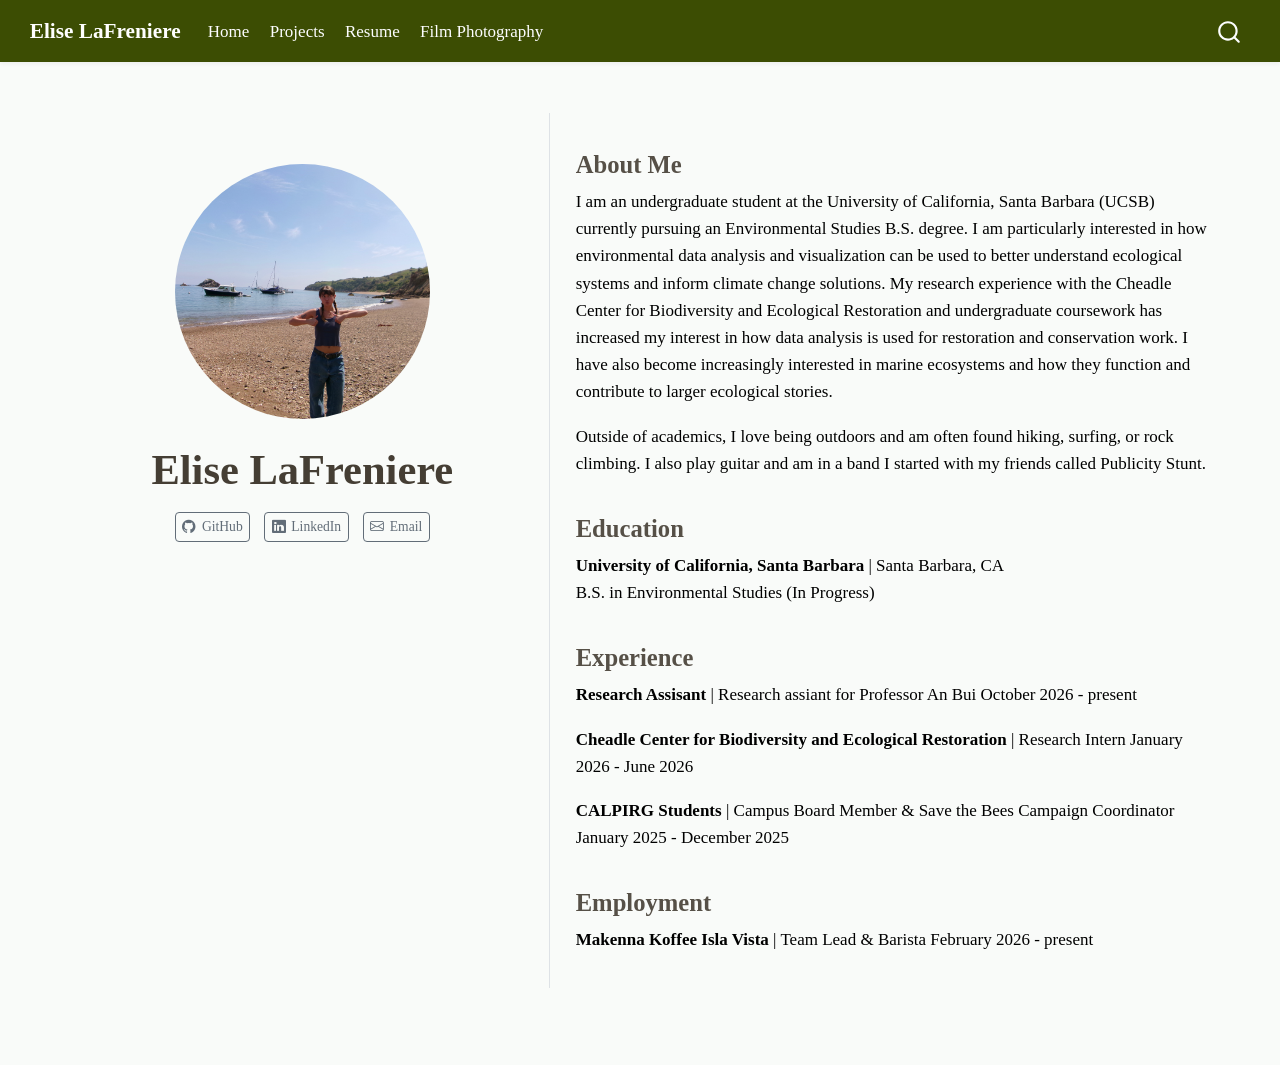
==== commit 2f7e2603: "adding about me text to home page" ====
--- a/docs/index.html
+++ b/docs/index.html
@@ -149,10 +149,10 @@
 </div>
   </div>
   <div class="about-contents"><main class="content column-page" id="quarto-document-content">
-<section id="bio" class="level3">
-<h3 data-anchor-id="bio">Bio</h3>
-<p>Hello! My name is Elise LaFreniere. I am an undergraduate student at the University of California, Santa Barbara (UCSB) studying Environmental Studies.</p>
-<p>My career interests focus on environmental consulting, climate change, conservation, and ecological interactions.</p>
+<section id="about-me" class="level3">
+<h3 data-anchor-id="about-me">About Me</h3>
+<p>I am an undergraduate student at the University of California, Santa Barbara (UCSB) currently pursuing an Environmental Studies B.S. degree. I am particularly interested in how environmental data analysis and visualization can be used to better understand ecological systems and inform climate change solutions. My research experience with the Cheadle Center for Biodiversity and Ecological Restoration and undergraduate coursework has increased my interest in how data analysis is used for restoration and conservation work. I have also become increasingly interested in marine ecosystems and how they function and contribute to larger ecological stories.</p>
+<p>Outside of academics, I love being outdoors and am often found hiking, surfing, or rock climbing. I also play guitar and am in a band I started with my friends called Publicity Stunt.</p>
 </section>
 <section id="education" class="level3">
 <h3 data-anchor-id="education">Education</h3>
@@ -161,6 +161,7 @@
 </section>
 <section id="experience" class="level3">
 <h3 data-anchor-id="experience">Experience</h3>
+<p><strong>Research Assisant</strong> | Research assiant for Professor An Bui October 2026 - present</p>
 <p><strong>Cheadle Center for Biodiversity and Ecological Restoration</strong> | Research Intern January 2026 - June 2026</p>
 <p><strong>CALPIRG Students</strong> | Campus Board Member &amp; Save the Bees Campaign Coordinator January 2025 - December 2025</p>
 </section>
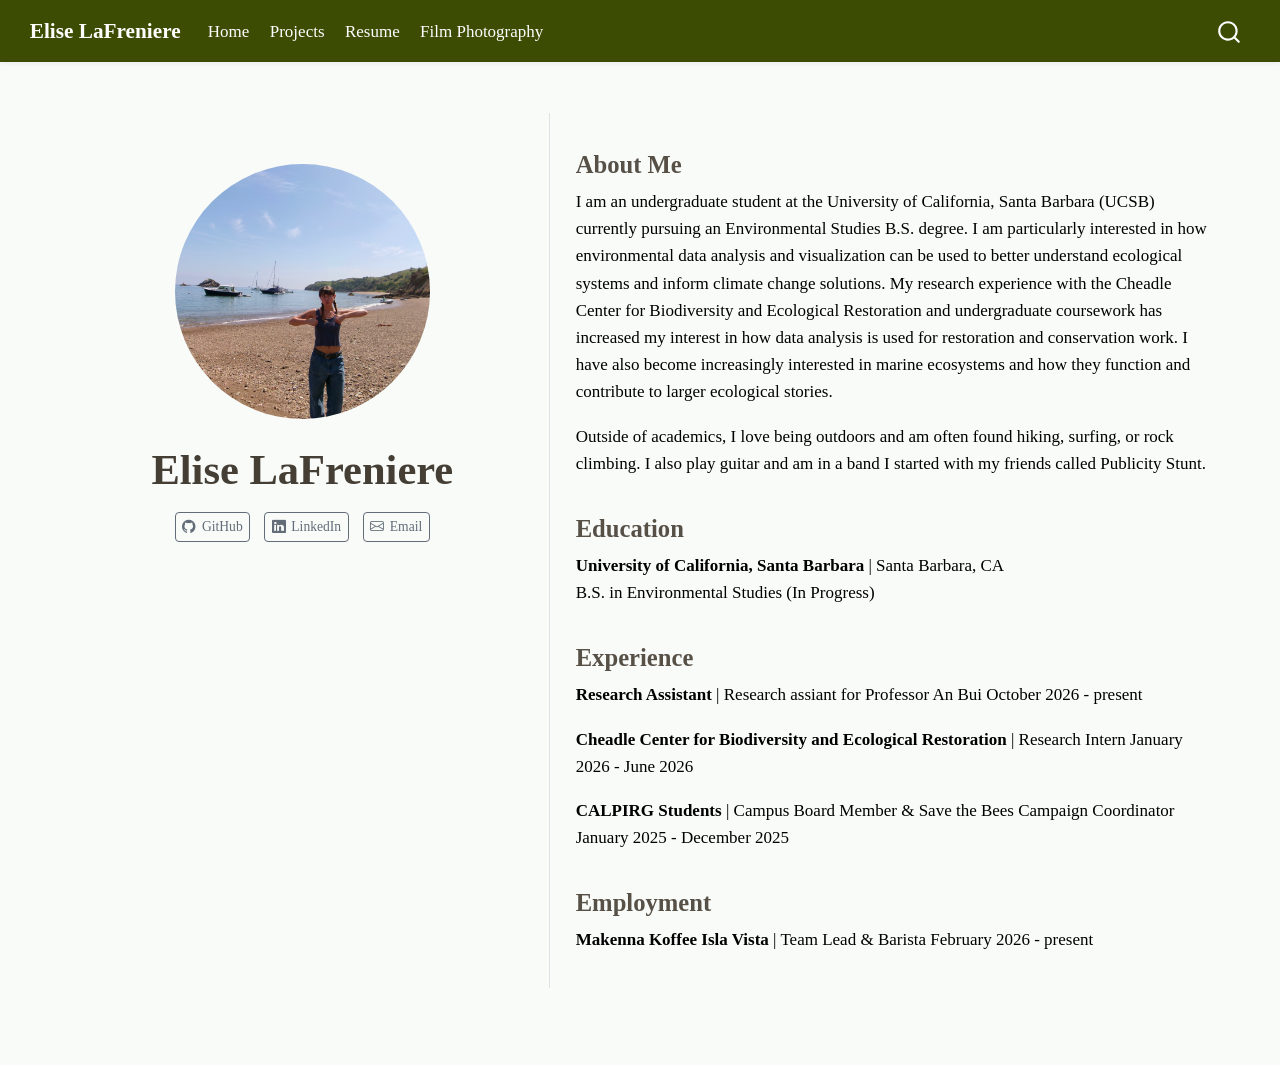
==== commit 082cdd1f: "trying to fix about section" ====
--- a/docs/index.html
+++ b/docs/index.html
@@ -161,7 +161,7 @@
 </section>
 <section id="experience" class="level3">
 <h3 data-anchor-id="experience">Experience</h3>
-<p><strong>Research Assisant</strong> | Research assiant for Professor An Bui October 2026 - present</p>
+<p><strong>Research Assistant</strong> | Research assiant for Professor An Bui October 2026 - present</p>
 <p><strong>Cheadle Center for Biodiversity and Ecological Restoration</strong> | Research Intern January 2026 - June 2026</p>
 <p><strong>CALPIRG Students</strong> | Campus Board Member &amp; Save the Bees Campaign Coordinator January 2025 - December 2025</p>
 </section>
